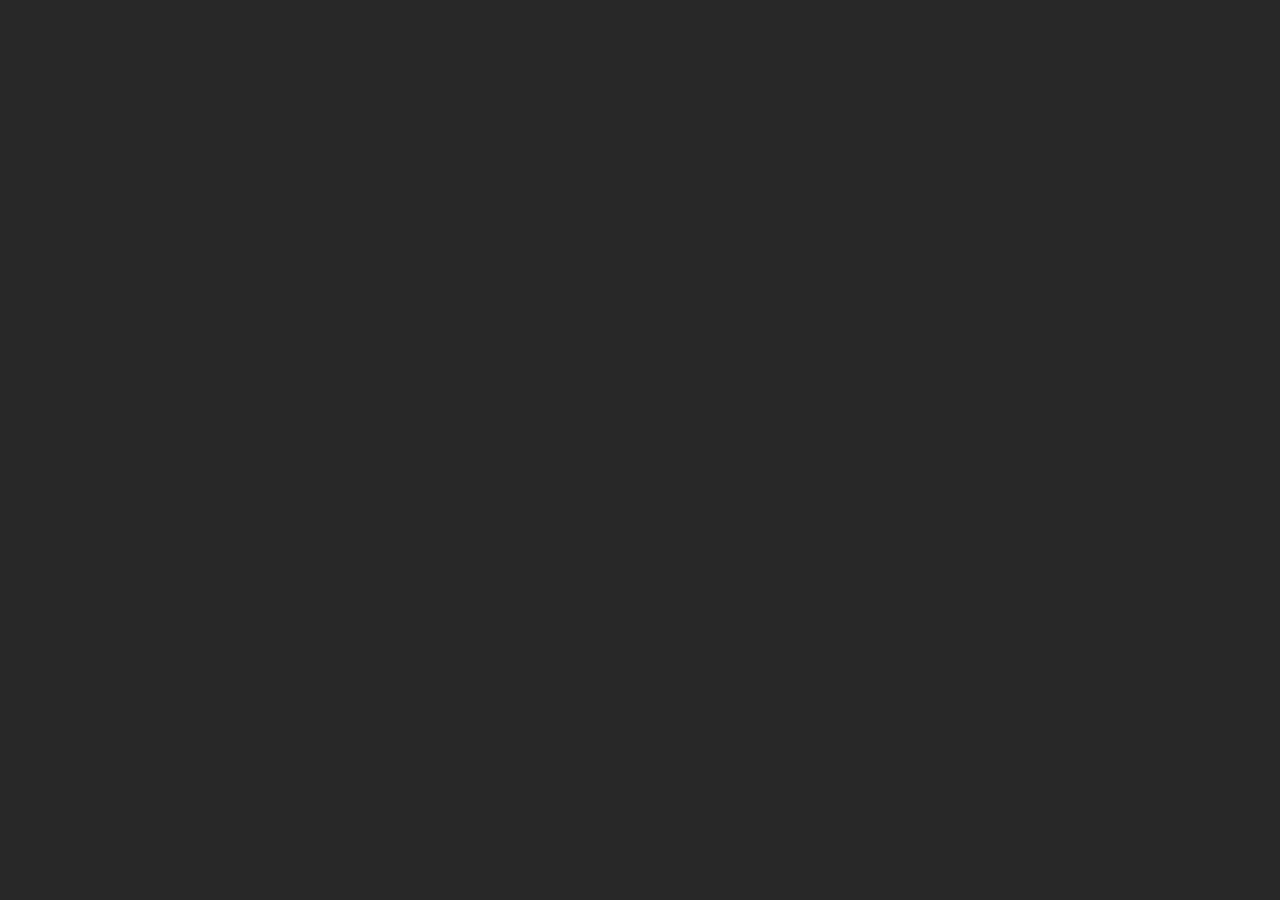
==== story.html @ d8fa300c "Add files via upload" ====
﻿<!doctype html>
<html lang="en-US">
<head>
  <meta charset="utf-8">
  <!-- Created using Storyline 360 x64 - http://www.articulate.com  -->
  <!-- version: 3.125.37980.0 -->
  <title>Snake Game</title>
  <meta http-equiv="x-ua-compatible" content="IE=edge"/>
  <meta name="viewport" content="width=device-width,initial-scale=1,user-scalable=no,shrink-to-fit=no,minimal-ui"/>
  <meta name="apple-mobile-web-app-capable" content="yes"/>
  <style>
    html, body { height: 100%; padding: 0; margin: 0 }
    #app { height: 100%; width: 100%; }
  </style>

  <script>
    window.DS = {};
    window.globals = {
      DATA_PATH_BASE: '',
      HAS_FRAME: true,
      HAS_SLIDE: true,

      lmsPresent: false,
      tinCanPresent: false,
      cmi5Present: false,
      aoSupport: false,
      scale: 'Scaled',
      captureRc: false,
      browserSize: 'optimal',
      bgColor: '#282828',
      features: 'DropInBase,EngagePromiseUpgrade,JsInteractions,Localization,LocalizationImage,PlayerMemoryEnhancements,SlideLevelScale,SlidePromiseUpgrade,StartupPromiseUpgrade',
      themeName: 'unified',
      preloaderColor: '#FFFFFF',
      suppressAnalytics: false,
      productChannel: 'stable',
      publishSource: 'storyline',
      aid: 'auth0|5a617e597364ab0b600ccd03',
      cid: '026f6e0f-e403-4d25-ae22-a762dce93ef2',
      playerVersion: '3.125.37980.0',
      publishTimestamp: '2026-09-16T11:50:27.7362833Z',
      maxIosVideoElements: 10,
      connectionSettings: { message: 'You%20are%20offline.%20Trying%20to%20reconnect...', useDarkTheme: false, mode: 'disabled' },
      hasFeature: function(feature) {
        return this.features.split(',').includes(feature);
      },
      
      parseParams: function(qs) {
        if (window.globals.parsedParams != null) {
          return window.globals.parsedParams;
        }
        qs = (qs || window.location.search.substr(1)).split('+').join(' ');
        var params = {},
            tokens,
            re = /[?&]?([^=]+)=([^&]*)/g;

        while (tokens = re.exec(qs)) {
          params[decodeURIComponent(tokens[1]).trim()] =
            decodeURIComponent(tokens[2]).trim();
        }
        window.globals.parsedParams = params;
        return params;
      }

    };

    if (window.flagsUnderTest != null) {
      window.globals.features = window.flagsUnderTest.reduce((accum, feature) => {
        if (!accum.includes(feature)) {
          accum.push(feature);
        }
        return accum;
      }, window.globals.features.split(',')).join();
    }
  </script>
  <script>
    var isIe11 = ('ActiveXObject' in window || window.MSBlobBuilder != null)
      && window.msCrypto != null && !window.ActiveXObject;
    if (isIe11) {
      window.globals.unsupportedBrowser = true;
      document.write(atob('[base64]'));
    }
  </script>

  <script>
    if (window.globals.hasFeature('Localization')) {
      
      
    }
  </script>

  
  
  <script>window.THREE = { };</script>
  
</head>
<body style="background: #282828" class="cs-HTML theme-unified">
  <!-- 360 -->
  <script>!function(){var e,i=/iPhone/i,o=/iPod/i,n=/iPad/i,t=/\biOS-universal(?:.+)Mac\b/i,r=/\bAndroid(?:.+)Mobile\b/i,a=/Android/i,d=/(?:SD4930UR|\bSilk(?:.+)Mobile\b)/i,p=/Silk/i,l=/Windows Phone/i,u=/\bWindows(?:.+)ARM\b/i,b=/BlackBerry/i,s=/BB10/i,c=/Opera Mini/i,f=/\b(CriOS|Chrome)(?:.+)Mobile/i,h=/Mobile(?:.+)Firefox\b/i,v=function(e){return void 0!==e&&"MacIntel"===e.platform&&"number"==typeof e.maxTouchPoints&&e.maxTouchPoints>1&&"undefined"==typeof MSStream};e=function(e){var m={userAgent:"",platform:"",maxTouchPoints:0};e||"undefined"==typeof navigator?"string"==typeof e?m.userAgent=e:e&&e.userAgent&&(m={userAgent:e.userAgent,platform:e.platform,maxTouchPoints:e.maxTouchPoints||0}):m={userAgent:navigator.userAgent,platform:navigator.platform,maxTouchPoints:navigator.maxTouchPoints||0};var g=m.userAgent,y=g.split("[FBAN");void 0!==y[1]&&(g=y[0]),void 0!==(y=g.split("Twitter"))[1]&&(g=y[0]);var A=function(e){return function(i){return i.test(e)}}(g),w={apple:{phone:A(i)&&!A(l),ipod:A(o),tablet:!A(i)&&(A(n)||v(m))&&!A(l),universal:A(t),device:(A(i)||A(o)||A(n)||A(t)||v(m))&&!A(l)},amazon:{phone:A(d),tablet:!A(d)&&A(p),device:A(d)||A(p)},android:{phone:!A(l)&&A(d)||!A(l)&&A(r),tablet:!A(l)&&!A(d)&&!A(r)&&(A(p)||A(a)),device:!A(l)&&(A(d)||A(p)||A(r)||A(a))||A(/\bokhttp\b/i)},windows:{phone:A(l),tablet:A(u),device:A(l)||A(u)},other:{blackberry:A(b),blackberry10:A(s),opera:A(c),firefox:A(h),chrome:A(f),device:A(b)||A(s)||A(c)||A(h)||A(f)},any:!1,phone:!1,tablet:!1};return w.any=w.apple.device||w.android.device||w.windows.device||w.other.device,w.phone=w.apple.phone||w.android.phone||w.windows.phone,w.tablet=w.apple.tablet||w.android.tablet||w.windows.tablet,w}(),"object"==typeof exports&&"undefined"!=typeof module?module.exports=e:"function"==typeof define&&define.amd?define((function(){return e})):this.isMobile=e}();
    window.isMobile.apple.tablet = window.isMobile.apple.tablet ||
      (navigator.platform === 'MacIntel' && navigator.maxTouchPoints > 1);
    window.isMobile.apple.device = window.isMobile.apple.device || window.isMobile.apple.tablet;
    window.isMobile.tablet = window.isMobile.tablet || window.isMobile.apple.tablet;
    window.isMobile.any = window.isMobile.any || window.isMobile.apple.tablet;
  </script>

  <div id="focus-sink" tabindex="-1"></div>

  <div id="preso"></div>
  <script>
    (function() {

      var classTypes = [ 'desktop', 'mobile', 'phone', 'tablet' ];

      var addDeviceClasses = function(prefix, testObj) {
        var curr, i;
        for (i = 0; i < classTypes.length; i++) {
          curr = classTypes[i];
          if (testObj[curr]) {
            document.body.classList.add(prefix + curr);
          }
        }
      };

      var params = window.globals.parseParams(),
          isDevicePreview = params.devicepreview === '1',
          isPhoneOverride = params.deviceType === 'phone' || (isDevicePreview && params.phone == '1'),
          isTabletOverride = (params.deviceType === 'tablet' || isDevicePreview) && !isPhoneOverride,
          isMobileOverride = isPhoneOverride || isTabletOverride;

      var deviceView = {
        desktop: !window.isMobile.any && !isMobileOverride,
        mobile: window.isMobile.any || isMobileOverride,
        phone: isPhoneOverride || (window.isMobile.phone && !isTabletOverride),
        tablet: isTabletOverride || window.isMobile.tablet
      };

      window.globals.deviceView = deviceView;
      window.isMobile.desktop = !window.isMobile.any;
      window.isMobile.mobile = window.isMobile.any;

      addDeviceClasses('view-', deviceView);

    })();
  </script>
  
  <script src='story_content/triggers.js' type=text/javascript></script>
<script src='story_content/user.js' type=text/javascript></script>
  <div class="slide-loader"></div>

  <script>
    var doc = document, loader = doc.body.querySelector('.slide-loader'); [ 1, 2, 3 ].forEach(function(n) { var d = doc.createElement('div'); d.style.backgroundColor = window.globals.preloaderColor; d.classList.add('mobile-loader-dot'); d.classList.add('dot' + n); loader.appendChild(d); });
  </script>

  <div class="mobile-load-title-overlay" style="display: none">
    <div class="mobile-load-title">Snake Game</div>
  </div>

  <div class="mobile-chrome-warning"></div>

  
<style>
  .warn-connection-dialog {
    display: none;
    background: transparent;
    pointer-events: all;
    position: fixed;
    left: 0;
    top: 0;
    width: 100%;
    height: 100%;
    z-index: 999;
  }

  .warn-connection-content {
    pointer-events: all;
    border-radius: 4px;
    background: white;
    border: 1px solid #E7E7E7;
    color: #333333;
    box-shadow: 0 2px 4px rgba(0, 0, 0, 0.25);
    transition: all 150ms ease-out;
    position: absolute;
    white-space: nowrap;
  }

  .view-phone.is-landscape .warn-connection-content {
    left: 23px;
    bottom: 23px;
  }

  .view-tablet.is-landscape .warn-connection-content {
    left: 50%;
    top: 20px;
    transform: translateX(-50%);
  }

  .view-mobile.is-portrait .warn-connection-content {
    transform: translate(-50%, calc(-100% - 15px));
  }

  .warn-connection-content p {
    display: inline-block;
    margin: 0 8px 0 0;
    line-height: 33px;
    font-size: 11px;
  }

  .warn-connection-content svg {
    position: relative;
    vertical-align: middle;
    margin: 0 2px 2px 8px;
  }

  .view-desktop .warn-connection-content {
    left: 1.5em;
    bottom: 1.5em;
  }

  .view-desktop .warn-connection-content p {
    font-size: 1.1em;
  }

  .is-offline .warn-connection-dialog {
    display: block;
  }

  .is-offline .cs-panel * {
    pointer-events: none !important;
  }

  .is-offline .cs-panel {
    pointer-events: all !important;
  }

  .is-offline #nav-controls * {
    pointer-events: none !important;
  }

  .is-offline #nav-controls {
    pointer-events: all !important;
  }
</style>

<div class="warn-connection-dialog" role="alertdialog" aria-modal="true" tabindex="0" aria-labelledby="warn-connection-message">
  <div class="warn-connection-content">
    <svg width="17" height="15" viewBox="0 0 17 15" xmlns="http://www.w3.org/2000/svg">
      <path fill="#8F0000" stroke="white" d="M16.07,12.98 L15.88,12.23 L9.51,1.21 C8.97,0.26,7.6,0.26,7.06,1.21 L0.69,12.23 C0.15,13.16,0.81,14.36,1.91,14.36 H14.65 C15.47,14.36,16.05,13.7,16.07,12.98 Z"/>
      <path fill="white" stroke="white" d="M8.58,5.5 C8.35,5.28,8.5,5.35,8.21,5.32 C8.09,5.35,7.97,5.49,7.96,5.67 C7.97,5.79,7.98,5.92,7.98,6.04 L7.98,6.04 C7.99,6.17,8,6.31,8.01,6.43 L8.01,6.44 C8.03,6.92,8.06,7.41,8.09,7.9 L8.09,7.9 C8.12,8.39,8.14,8.88,8.17,9.37 C8.17,9.39,8.18,9.42,8.2,9.44 C8.23,9.46,8.25,9.47,8.28,9.47 C8.31,9.47,8.34,9.46,8.35,9.44 C8.37,9.43,8.38,9.4,8.39,9.35 L8.39,9.34 C8.39,9.24,8.4,9.15,8.4,9.05 L8.4,9.05 C8.41,8.96,8.41,8.86,8.42,8.75 C8.43,8.44,8.45,8.12,8.47,7.81 L8.47,7.81 C8.49,7.49,8.51,7.18,8.53,6.87 C8.55,6.46,8.56,6.05,8.59,5.64 L8.6,5.62 C8.6,5.57,8.59,5.53,8.58,5.5 L8.21,5.32 Z"/>
      <circle fill="white" stroke="white" cx="8.3" cy="11.35" r="0.3"/>
    </svg>
    <p id="warn-connection-message">You are offline. Trying to reconnect...</p>
  </div>
</div>

<script>
  (function() {
    window.DS.connection = {
      warningShown: false,
      assets: {},
      loadingAssetGroup: false,
      retryDelay: 500
    };

    var connectionSettings = window.globals.connectionSettings || {};

    var useConnectionMessages = window.AbortController != null &&
      window.location.protocol != 'file:' &&
      connectionSettings.mode === 'normal';

    window.DS.connection.useConnectionMessages = useConnectionMessages;

    var assetCount = 0;
    var checkLoadedId;


    if (useConnectionMessages && connectionSettings != null) {
      var contentEl = document.querySelector('.warn-connection-content');
      var messageEl = contentEl.querySelector('p');

      if (connectionSettings.useDarkTheme) {
        contentEl.style.borderColor = '#BABBBA';
        contentEl.style.backgroundColor = '#282828';
        contentEl.style.color = '#FFFFFF';
      }

      if (connectionSettings.message != null) {
        messageEl.textContent = window.decodeURIComponent(connectionSettings.message);
      }
    }

    function checkAssetsReady() {
      for (var i in DS.connection.assets) {
        if (!DS.connection.assets[i].success) {
          return false;
        }
      }
      return true;
    }

    function stopAssetGroup() {
      if (!useConnectionMessages) { return; }

      assetCount = 0;

      DS.connection.oldAssetGroup = DS.connection.assets;
      DS.connection.assets = {};
      DS.connection.loadingAssetGroup = false;
      clearInterval(checkLoadedId);
    }

    function startAssetGroup() {
      if (!useConnectionMessages) { return; }
      var ticks = 0;
      clearInterval(checkLoadedId);
      checkLoadedId = setInterval(function() {
        var loaded = 0;
        if (assetCount === 0 && loaded === 0) {
          clearInterval(checkLoadedId);
          return;
        }

        for (var i in DS.connection.assets) {
          if (DS.connection.assets[i].success) {
            loaded++;
          }
        }

        if (assetCount === loaded && checkAssetsReady()) {
          for (var i in DS.connection.assets) {
            if (DS.connection.assets[i].action) {
              DS.connection.assets[i].action();
            }
          }
          hideWarning();
          stopAssetGroup();
        }
      }, 100)
    }

    function requiredAsset(url, action, retry, type) {
      if (!useConnectionMessages) { return; }
      if (DS.connection.assets[url]) { return; }

      DS.connection.assets[url] = {
        success: false, action: action, retry: retry, type: type
      };
      assetCount = Object.keys(DS.connection.assets).length;
      if (!DS.connection.loadingAssetGroup) {
        startAssetGroup();
      }
      DS.connection.loadingAssetGroup = true;
    }

    function assetLoaded(url) {
      if (!useConnectionMessages) { return; }
      if (DS.connection.assets[url]) {
        DS.connection.assets[url].success = true;
      }
    }

    function assetFailed(url) {
      if (!useConnectionMessages) { return; }
      if (!DS.connection.assets[url]) {
        if (/\.js$/.test(url) && url.indexOf('transcripts') === -1) {
          setTimeout(function() {
            if (DS.connection.lastSlideLoaded != null) {
              DS.connection.lastSlideLoaded();
            }
          }, DS.connection.retryDelay);
        }
        return;
      }
      if (!DS.connection.warningShown) { showWarning(); }
      if (DS.connection.assets[url].retry) {
        setTimeout(function() {
          if (!DS.connection.assets[url].success) {
            DS.connection.assets[url].retry()
          }
        }, DS.connection.retryDelay);
      }
    }

    function hideWarning() {
      document.body.classList.remove('is-offline');
      DS.connection.warningShown = false;
      enableKeys();
    }
    DS.connection.hideWarning = hideWarning

    function showWarning(btn) {
      document.body.classList.add('is-offline')
      DS.connection.warningShown = true;
      updateWarningPosition();
      disableKeys();
    }

    function updateWarningPosition() {
      if (!DS.connection.warningShown) {
        return;
      }

      var isPortrait = document.body.classList.contains('is-portrait');
      var isMobile = document.body.classList.contains('view-mobile');
      var warningEl = document.querySelector('.warn-connection-content');

      if (isPortrait && isMobile) {
        var slide = document.querySelector('.primary-slide');
        var slideRect = slide != null
          ? slide.getBoundingClientRect()
          : { top: window.innerHeight, left: 0, width: window.innerWidth };

        warningEl.style.top = `${slideRect.top}px`
        warningEl.style.left = `${slideRect.left + slideRect.width / 2}px`
      } else {
        warningEl.style.top = null;
        warningEl.style.left = null;
      }

      window.requestAnimationFrame(updateWarningPosition);
    }

    function onDisableKeyDown(e) {
      e.preventDefault();
      e.stopImmediatePropagation();
    }

    function onDisableKeyUp(e) {
      e.preventDefault();
      e.stopImmediatePropagation();
    }

    var accStyle = document.createElement('style');
    var warnDialogEl = document.querySelector('.warn-connection-dialog');

    function disableKeys() {
      if (DS.views && DS.views.nsStack && DS.views.nsStack.length === 1) {
        DS.views.nsStack[0].tabReachable = false
        DS.views.nsStack[0].updateTabIndex(true);
      }

      accStyle.innerHTML = '.acc-shadow-dom { display: none; }';
      document.body.appendChild(accStyle);

      warnDialogEl.parentNode.append(warnDialogEl);
      warnDialogEl.focus();
    }

    function enableKeys() {
      accStyle.remove();
      if (DS.views && DS.views.nsStack && DS.views.nsStack.length === 1 && DS.views.nsStack[0].name === '_frame') {
        DS.views.nsStack[0].tabReachable = true;
        DS.views.nsStack[0].updateTabIndex();
      }
    }

    // these will all be noops if the feature flag isn't set in
    // the data and `window.globals.features`
    DS.connection.requiredAsset = requiredAsset;
    DS.connection.assetLoaded = assetLoaded;
    DS.connection.assetFailed = assetFailed;
    DS.connection.stopAssetGroup = stopAssetGroup;
    DS.connection.startAssetGroup = startAssetGroup;
  })();
</script>


  <script>
    
    if (window.autoSpider && window.vInterfaceObject) {
      document.querySelector('.mobile-load-title-overlay').style.display = 'none';
    }
  </script>

  

  <link rel="stylesheet" href="html5/data/css/output.min.css" data-noprefix/>
</body>
<script src="html5/lib/scripts/bootstrapper.min.js"></script>
</html>
---- html5/data/css/output.min.css ----
@font-face {
  font-family: 'LatoBold Charset1_ BoldF724D5BE';
  src: url('[data-uri]');
  font-style: normal;
  font-weight: bold;
}
@font-face {
  font-family: 'Lato Charset1_ 6U21EoJK1F6F4835';
  src: url('[data-uri]');
  font-style: normal;
  font-weight: normal;
}
.cs-HTML {
  background: rgba(40, 40, 40, 1);
}
.cs-npnxnanbnsnfns00010000101 .cs-infopanel  {
  box-shadow: 0 1px 0 rgba(0, 0, 0, 0);
  background: rgba(255, 255, 255, 1);
}
.cs-npnxnanbnsnfns00010000101 .cs-infopanel .cs-link {
  color: rgba(186, 187, 186, 1);
}
.cs-npnxnanbnsnfns00010000101 .cs-infopanel .cs-link:hover {
  color: rgba(255, 255, 255, 1);
}
.cs-npnxnanbnsnfns00010000101 .cs-infopanel .cs-name {
  color: rgba(68, 68, 68, 1);
}
.cs-npnxnanbnsnfns00010000101 .cs-infopanel .cs-title {
  color: rgba(153, 153, 153, 1);
}
.cs-npnxnanbnsnfns00010000101 .cs-infopanelpopup  {
  box-shadow: 0 1px 0 rgba(0, 0, 0, 0);
  background: rgba(0, 0, 0, 0);
}
.cs-npnxnanbnsnfns00010000101 .cs-infopanelpopup .cs-link {
  color: rgba(255, 0, 0, 1);
}
.cs-npnxnanbnsnfns00010000101 .cs-infopanelpopup .cs-link:hover {
  color: rgba(255, 255, 255, 1);
}
.cs-npnxnanbnsnfns00010000101 .cs-infopanelpopup .cs-name {
  color: rgba(255, 255, 255, 1);
}
.cs-npnxnanbnsnfns00010000101 .cs-infopanelpopup .cs-bio {
  color: rgba(186, 187, 186, 1);
}
.cs-npnxnanbnsnfns00010000101 .cs-timer  {
  color: rgba(186, 187, 186, 1);
}
.cs-npnxnanbnsnfns00010000101 .cs-duration stop:first-child {
  stop-color: rgba(60, 60, 60, 1);
}
.cs-npnxnanbnsnfns00010000101 .cs-duration stop:last-child {
  stop-color: rgba(60, 60, 60, 1);
}
.cs-npnxnanbnsnfns00010000101 .cs-elapsed stop:first-child {
  stop-color: rgba(254, 227, 71, 1);
}
.cs-npnxnanbnsnfns00010000101 .cs-elapsed stop:last-child {
  stop-color: rgba(254, 227, 71, 1);
}
.cs-npnxnanbnsnfns00010000101 .cs-timer .cs-pie .cs-innerstroke {
  stroke: rgba(199, 199, 199, 1);
}
.cs-npnxnanbnsnfns00010000101 .cs-timer .cs-pie .cs-innerborder {
  stroke: rgba(255, 255, 255, 1);
}
.cs-npnxnanbnsnfns00010000101 .cs-window  {
  box-shadow: 0 8px 5px rgba(0, 0, 0, 0.2);
  border-color: rgba(49, 99, 0, 0);
  background: rgba(33, 33, 33, 1);
  color: rgba(248, 248, 248, 1);
}
.cs-npnxnanbnsnfns00010000101 .cs-window .cs-diva {
  border-color: rgba(78, 78, 78, 1);
}
.cs-npnxnanbnsnfns00010000101 .cs-window .cs-divb {
  border-color: rgba(78, 78, 78, 0);
}
.cs-npnxnanbnsnfns00010000101 .cs-editor .cs-editor-slide {
  color: rgba(226, 226, 226, 1);
}
.cs-npnxnanbnsnfns00010000101 .cs-editor .cs-editor-html {
  color: rgba(186, 187, 186, 1);
}
.cs-npnxnanbnsnfns00010000101 .cs-editor .cs-editor-button {
  text-shadow: 0 1px 0 rgba(0, 0, 0, 0);
  color: rgba(255, 255, 255, 1);
  border-color: rgba(211, 211, 211, 1);
  background: rgba(34, 34, 34, 1);
}
.cs-npnxnanbnsnfns00010000101 .cs-editor .cs-editor-button:hover {
  background: rgba(68, 68, 68, 1);
}
.cs-npnxnanbnsnfns00010000101 .cs-editor .cs-editor-button:active {
  background: rgba(68, 68, 68, 1);
}
.cs-npnxnanbnsnfns00010000101 .cs-listitem  {
  color: rgba(186, 187, 186, 1);
  border-color: none;
  border: 1px solid transparent;
}
.cs-npnxnanbnsnfns00010000101 .cs-listitem:hover {
  background: rgba(255, 255, 255, 0.06);
  border-color: rgba(108, 108, 108, 1) !important;
  border-width: 1px;
  border-radius: 2px;
  border-style: solid;
  box-sizing: border-box;
}
.cs-npnxnanbnsnfns00010000101 .cs-listitem.hover {
  background: rgba(255, 255, 255, 0.06);
  border-color: rgba(108, 108, 108, 1) !important;
  border-width: 1px;
  border-radius: 2px;
  border-style: solid;
  box-sizing: border-box;
}
.cs-npnxnanbnsnfns00010000101 .cs-glossary  {
  color: rgba(186, 187, 186, 1);
}
.cs-npnxnanbnsnfns00010000101 .cs-glossary .cs-scrolling-panel {
  background: rgba(0, 0, 0, 0);
}
.cs-npnxnanbnsnfns00010000101 .cs-glossary .cs-term.cs-selected .cs-choice-list-trigger {
  color: rgba(255, 255, 255, 1);
  background: rgba(255, 255, 255, 1);
}
.cs-npnxnanbnsnfns00010000101 .cs-glossary .cs-term.cs-selected .cs-choice-list-trigger:focus {
  color: rgba(255, 255, 255, 1);
  background: rgba(255, 255, 255, 1);
}
.cs-npnxnanbnsnfns00010000101 .cs-glossary .cs-term:hover .cs-choice-list-trigger {
  background: rgba(186, 187, 186, 1);
}
.cs-npnxnanbnsnfns00010000101 .cs-glossary .cs-term.hover .cs-choice-list-trigger {
  background: rgba(186, 187, 186, 1);
}
.cs-npnxnanbnsnfns00010000101 .cs-glossary .cs-term .cs-choice-list-trigger:focus {
  background: rgba(186, 187, 186, 1);
}
.cs-npnxnanbnsnfns00010000101 .cs-glossary .cs-diva {
  border-color: rgba(0, 0, 0, 0);
}
.cs-npnxnanbnsnfns00010000101 .cs-glossary .cs-divb {
  border-color: rgba(0, 0, 0, 0);
}
.cs-npnxnanbnsnfns00010000101 .cs-glossary .cs-divc {
  border-color: rgba(0, 0, 0, 0);
}
.cs-npnxnanbnsnfns00010000101 .cs-glossary .cs-heading {
  color: rgba(248, 248, 248, 1);
  font-weight: 700;
}
.note-content p span {
  color: rgba(186, 187, 186, 1);
  line-height: 1.4em;
  font-size: 103.769%;
}
.cs-npnxnanbnsnfns00010000101 .cs-resource .cs-separator {
  border-color: rgba(0, 0, 0, 0);
}
.cs-npnxnanbnsnfns00010000101 .cs-outline  {
  color: rgba(45, 45, 45, 1);
}
.cs-npnxnanbnsnfns00010000101 .cs-outline .cs-diva {
  border-color: rgba(0, 0, 0, 0);
}
.cs-npnxnanbnsnfns00010000101 .cs-outline .cs-divb {
  border-color: rgba(0, 0, 0, 0);
}
.cs-npnxnanbnsnfns00010000101 .cs-outline .cs-divc {
  border-color: rgba(0, 0, 0, 0);
}
.cs-npnxnanbnsnfns00010000101 .cs-outline .cs-search-filter:hover {
  color: rgba(0, 0, 0, 0);
}
.cs-npnxnanbnsnfns00010000101 .cs-outline .cs-search-filter.hover {
  color: rgba(0, 0, 0, 0);
}
.cs-npnxnanbnsnfns00010000101 .cs-transcript  {
  color: rgba(255, 255, 255, 1);
}
.cs-npnxnanbnsnfns00010000101 .cs-transcript .cs-div {
  border-color: rgba(0, 0, 0, 0);
}
.cs-npnxnanbnsnfns00010000101 .cs-tabs:not(.topmenu-item) {
  color: rgba(248, 248, 248, 1);
}
.cs-npnxnanbnsnfns00010000101 .cs-tabs .cs-inner-button:not(.topmenu-item) {
  text-shadow: 0 1px 0 rgba(0, 0, 0, 0);
}
.cs-npnxnanbnsnfns00010000101 .cs-tabs:hover:not(.topmenu-item) {
  color: rgba(248, 248, 248, 1);
}
.cs-npnxnanbnsnfns00010000101 .cs-tabs.cs-selected {
  background: rgba(0, 0, 0, 0);
  color: rgba(248, 248, 248, 1);
}
.cs-npnxnanbnsnfns00010000101 .cs-seekcontrol  {
  background: rgba(0, 0, 0, 0);
  border-color: rgba(0, 0, 0, 0);
}
.cs-npnxnanbnsnfns00010000101 .cs-seekcontrol .cs-button:hover .cs-icon {
  fill: rgba(255, 255, 255, 1);
}
.cs-npnxnanbnsnfns00010000101 .cs-seekcontrol .cs-button.hover .cs-icon {
  fill: rgba(255, 255, 255, 1);
}
.cs-npnxnanbnsnfns00010000101 .cs-seekcontrol .cs-button .cs-icon-shadow {
  fill: rgba(0, 0, 0, 0);
}
.cs-npnxnanbnsnfns00010000101 .cs-seekcontrol .cs-button .cs-icon {
  fill: rgba(180, 180, 180, 1);
}
.cs-npnxnanbnsnfns00010000101 .cs-seekcontrol .cs-seek .cs-fill {
  background: rgba(255, 255, 255, 0.6);
}
.cs-npnxnanbnsnfns00010000101 .cs-seekcontrol .cs-seek {
  background: rgba(108, 108, 108, 1);
  border-color: rgba(0, 0, 0, 0);
}
.cs-npnxnanbnsnfns00010000101 .cs-searchinput .cs-input {
  color: rgba(186, 187, 186, 1);
  border-color: rgba(0, 0, 0, 0);
  background: rgba(255, 255, 255, 0.06);
}
.cs-npnxnanbnsnfns00010000101 .cs-searchinput .cs-input:focus {
  color: rgba(248, 248, 248, 1);
  background: rgba(41, 41, 41, 1);
}
.cs-npnxnanbnsnfns00010000101 .cs-searchinput .cs-input:hover {
  box-shadow: inset 0 0 1px 0 rgba(69, 126, 19, 0);
}
.cs-npnxnanbnsnfns00010000101 .cs-searchinput .cs-input.hover {
  box-shadow: inset 0 0 1px 0 rgba(69, 126, 19, 0);
}
.cs-npnxnanbnsnfns00010000101 .cs-searchinput .cs-button .cs-icon {
  fill: rgba(186, 187, 186, 1);
}
.cs-npnxnanbnsnfns00010000101 .cs-searchinput .cs-button:hover {
  fill: rgba(63, 133, 0, 1);
}
.cs-npnxnanbnsnfns00010000101 .cs-searchinput .cs-button.hover {
  fill: rgba(63, 133, 0, 1);
}
.cs-npnxnanbnsnfns00010000101 .cs-menu  {
  box-shadow: 0 1px 0 rgba(0, 0, 0, 0);
  background: rgba(33, 33, 33, 1);
}
.cs-npnxnanbnsnfns00010000101 .cs-topmenu-item.active .cs-tab {
  background: rgba(33, 33, 33, 1);
}
.cs-npnxnanbnsnfns00010000101 .cs-logo  {
  box-shadow: 0 1px 0 rgba(37, 75, 0, 1);
  background: rgba(255, 255, 255, 0);
}
.cs-npnxnanbnsnfns00010000101 .cs-checkbox  {
  color: rgba(255, 255, 255, 1);
}
.cs-npnxnanbnsnfns00010000101 .cs-checkbox:hover {
  border-color: rgba(175, 221, 130, 1);
}
.cs-npnxnanbnsnfns00010000101 .cs-checkbox.hover {
  border-color: rgba(175, 221, 130, 1);
}
.cs-npnxnanbnsnfns00010000101 .cs-checkbox .cs-box {
  color: rgba(255, 255, 255, 1);
  border-color: rgba(42, 83, 0, 1);
}
.cs-npnxnanbnsnfns00010000101 .cs-checkbox .cs-box:checked::after {
  color: rgba(43, 196, 0, 1);
}
.cs-npnxnanbnsnfns00010000101 .cs-button  {
  text-shadow: 0 1px 0 rgba(0, 0, 0, 0);
  color: rgba(186, 187, 186, 1);
  border-color: rgba(0, 0, 0, 0);
  background: rgba(0, 0, 0, 0);
  box-shadow: 0 1px 0 rgba(0, 0, 0, 0);
}
.cs-npnxnanbnsnfns00010000101 .cs-button .cs-icon {
  fill: rgba(186, 187, 186, 1);
}
.cs-npnxnanbnsnfns00010000101 .cs-button .cs-icon-shadow {
  fill: rgba(0, 0, 0, 0);
}
.cs-npnxnanbnsnfns00010000101 .cs-button:hover {
  background: rgba(248, 248, 248, 1);
}
.cs-npnxnanbnsnfns00010000101 .cs-button.hover {
  background: rgba(248, 248, 248, 1);
}
.cs-npnxnanbnsnfns00010000101 .cs-button:active {
  background: rgba(0, 0, 0, 0);
}
.cs-npnxnanbnsnfns00010000101 .cs-button.cs-disabled:hover {
  background: rgba(0, 0, 0, 0);
}
.cs-npnxnanbnsnfns00010000101 .cs-button.cs-disabled.hover {
  background: rgba(0, 0, 0, 0);
}
.cs-npnxnanbnsnfns00010000101 .cs-button.cs-disabled:active {
  background: rgba(0, 0, 0, 0);
}
.cs-npnxnanbnsnfns00010000101 .cs-button.cs-volume:hover {
  background: rgba(0, 0, 0, 0);
}
.cs-npnxnanbnsnfns00010000101 .cs-button.cs-volume.hover {
  background: rgba(0, 0, 0, 0);
}
.cs-npnxnanbnsnfns00010000101 .cs-button.cs-volume:active {
  background: rgba(0, 0, 0, 0);
}
.cs-npnxnanbnsnfns00010000101.cs-base  {
  color: rgba(186, 187, 186, 1);
  border-color: rgba(40, 40, 40, 1);
  background: rgba(40, 40, 40, 1);
}
.cs-npnxnanbnsnfns00010000101.cs-base .cs-separator .cs-diva {
  background: rgba(69, 69, 69, 1);
}
.cs-npnxnanbnsnfns00010000101.cs-base .cs-separator .cs-divb {
  background: rgba(0, 0, 0, 0);
}
.cs-npnxnanbnsnfns00010000101.cs-base .cs-topmenu-item.active .cs-tab {
  border-color: rgba(69, 69, 69, 1);
}
.cs-npnxnanbnsnfns00010000101.cs-base .cs-topmenu-item.active .cs-panel {
  border-color: rgba(69, 69, 69, 1);
}
.cs-npnxnanbnsnfns00010000101.cs-base .cs-left {
  background: rgba(33, 33, 33, 1);
}
.cs-npnxnanbnsnfns00010000101.cs-base .cs-area-primary .cs-slide-container {
  background: rgba(40, 40, 40, 1);
}
.cs-npnxnanbnsnfns00010000101.cs-base.cs-custom-theme .cs-brandhighlight-bg {
  background: rgba(79, 189, 244, 1) !important;
}
.cs-npnxnanbnsnfns00010000101.cs-base.cs-custom-theme .cs-brandhighlight-secondary-bg {
  background: rgba(255, 255, 255, 1) !important;
}
.cs-npnxnanbnsnfns00010000101.cs-base.cs-custom-theme .cs-brandhighlight-border {
  border-color: rgba(79, 189, 244, 1) !important;
}
.cs-npnxnanbnsnfns00010000101.cs-base.cs-custom-theme .cs-brandhighlight-text {
  color: rgba(79, 189, 244, 1) !important;
}
.cs-npnxnanbnsnfns00010000101.cs-base.cs-custom-theme .cs-brandhighlight-fill {
  fill: rgba(79, 189, 244, 1) !important;
}
.cs-npnxnanbnsnfns00010000101.cs-base.cs-custom-theme .cs-listitem.cs-selected {
  background-color: rgba(255, 255, 255, 0.06) !important;
}
.cs-npnxnanbnsnfns00010000101 .cs-volume::-moz-range-thumb {
  border-color: rgba(43, 85, 0, 1);
  box-shadow: inset 0 0 1px 0 rgba(43, 85, 0, 1);
  background: rgba(255, 255, 255, 1);
}
.cs-npnxnanbnsnfns00010000101 .cs-volume::-ms-thumb {
  border-color: rgba(43, 85, 0, 1);
  box-shadow: inset 0 0 1px 0 rgba(43, 85, 0, 1);
  background: rgba(255, 255, 255, 1);
}
.cs-npnxnanbnsnfns00010000101 .cs-volume::-webkit-slider-thumb {
  border-color: rgba(43, 85, 0, 1);
  box-shadow: inset 0 0 1px 0 rgba(43, 85, 0, 1);
  background: rgba(255, 255, 255, 1);
}
.cs-npnxnanbnsnfns00010000101 .cs-volume::-moz-range-track {
  border-color: rgba(66, 140, 1, 1);
  background: rgba(108, 108, 108, 1);
}
.cs-npnxnanbnsnfns00010000101 .cs-volume::-ms-track {
  border-color: rgba(66, 140, 1, 1);
  background: rgba(108, 108, 108, 1);
}
.cs-npnxnanbnsnfns00010000101 .cs-volume::-webkit-slider-runnable-track {
  border-color: rgba(66, 140, 1, 1);
  background: rgba(108, 108, 108, 1);
}
body.show-focus .tab-focus-box {
  box-shadow: 0 0 0 1px rgba(255, 255, 0, 1), 0 0 0 3px rgba(0, 32, 96, 1), 0 0 5px 5px rgba(255, 255, 0, 1);
  border-color: transparent;
  outline: 2px transparent solid;
}
.skipnav {
  box-shadow: 0 0 0 1px rgba(255, 255, 0, 1), 0 0 0 3px rgba(0, 32, 96, 1), 0 0 5px 5px rgba(255, 255, 0, 1);
  border-color: transparent;
  outline: 2px transparent solid;
}
.cs-npnxnanbnsnfns00010000101 .cs-listitem:hover {
  color: none;
}
.cs-npnxnanbnsnfns00010000101 .cs-listitem.hover {
  color: none;
}
.cs-npnxnanbnsnfns00010000101 .cs-listitem.cs-viewed {
  color: #BABBBA;
}
.cs-npnxnanbnsnfns00010000101 .cs-listitem {
  color: #BABBBA;
}
.cs-npnxnanbnsnfns00010000101 .cs-listitem:hover .cs-icon-carrot * {
  fill: none;
}
.cs-npnxnanbnsnfns00010000101 .cs-listitem.hover .cs-icon-carrot * {
  fill: none;
}
.cs-npnxnanbnsnfns00010000101 .cs-listitem .cs-icon-carrot {
  color: none;
  top: calc(3px);
}
.cs-npnxnanbnsnfns00010000101 .cs-listitem .cs-icon-carrot .cs-shadow {
  color: #F8F8F8;
}
.cs-npnxnanbnsnfns00010000101 .item-collapsible .is-scene {
  color: #F8F8F8 !important;
  font-weight: 700;
}
.cs-npnxnanbnsnfns00010000101 .is-scene .cs-icon-carrot * {
  color: #F8F8F8 !important;
  font-weight: 700;
}
.cs-npnxnanbnsnfns00010000101 .is-scene:not(.outline-links-collapse) > a {
  color: #F8F8F8;
}
.cs-npnxnanbnsnfns00010000101 .is-scene:not(.outline-links-collapse) .cs-icon-carrot * {
  fill: none !important;
  color: #F8F8F8 !important;
}
.cs-npnxnanbnsnfns00010000101 .tabs, .cs-npnxnanbnsnfns00010000101 .cs-logo {
  border-bottom: 1px solid rgba(108, 108, 108, 1);
}
.cs-npnxnanbnsnfns00010000101 .area-secondary-wrapper:after {
  background-image: url('[data-uri]');
  background-size: 100%;
}
.cs-npnxnanbnsnfns00010000101 .panel-footer {
  background: #212121;
}
.cs-npnxnanbnsnfns00010000101 #outline-search {
  background: rgba(255, 255, 255, 0.06);
  border-color: rgba(108, 108, 108, 1);
  border-width: 1px;
  border-style: solid;
}
.cs-npnxnanbnsnfns00010000101 .topmenu-panel #outline-search {
  background: #545454;
}
.cs-npnxnanbnsnfns00010000101 .search-icon circle, .cs-npnxnanbnsnfns00010000101 .search-icon path {
  stroke: #BABBBA;
}
.cs-npnxnanbnsnfns00010000101 #outline-search input[type   =search] {
  color: #F8F8F8;
}
.cs-npnxnanbnsnfns00010000101 #outline-search ::-webkit-input-placeholder {
  color: #BABBBA !important;
}
.cs-npnxnanbnsnfns00010000101 #outline-search :-ms-input-placeholder {
  color: #BABBBA !important;
}
.cs-npnxnanbnsnfns00010000101 #outline-search ::-moz-placeholder {
  color: #BABBBA !important;
  opacity: 1;
}
.cs-npnxnanbnsnfns00010000101 .cs-topmenu-item.active, body:not(.is-touchable-tablet) .cs-npnxnanbnsnfns00010000101 .cs-topmenu-item:hover {
  color: #F8F8F8;
}
.cs-npnxnanbnsnfns00010000101 .cs-topmenu-item.button-tapped {
  color: #F8F8F8;
}
.cs-npnxnanbnsnfns00010000101 .cs-topmenu-item.active .cs-tab, .cs-npnxnanbnsnfns00010000101 .cs-topmenu-item .cs-tab {
  background: transparent !important;
  border: none !important;
}
.cs-npnxnanbnsnfns00010000101 .top-tabs-drop-icon div {
  background: #BABBBA;
}
.cs-npnxnanbnsnfns00010000101 .cs-panel.topmenu-panel .panel-content, .cs-npnxnanbnsnfns00010000101 .top-tabs-drop {
  background: #212121;
}
.cs-npnxnanbnsnfns00010000101 .cs-topmenu-item.active .cs-panel {
  background: #212121;
}
.cs-npnxnanbnsnfns00010000101 .cs-menu.topmenu-panel, .cs-npnxnanbnsnfns00010000101 .top-tabs-drop {
  border: 1px solid rgba(69, 69, 69, 1) !important;
  border-radius: 3px;
}
.cs-npnxnanbnsnfns00010000101 .resources .resources-list a:hover {
  background: rgba(255, 255, 255, 0.06);
}
body:not(.is-touchable-tablet) .cs-npnxnanbnsnfns00010000101 .resources .resources-list a:hover {
  background: rgba(255, 255, 255, 0.06);
}
.cs-npnxnanbnsnfns00010000101 .resources .resources-list a.hover {
  background: rgba(255, 255, 255, 0.06);
}
body:not(.is-touchable-tablet) .cs-npnxnanbnsnfns00010000101 .resources .resources-list a.hover {
  background: rgba(255, 255, 255, 0.06);
}
.cs-npnxnanbnsnfns00010000101 .resources .resources-list a.button-tapped {
  background: rgba(255, 255, 255, 0.06);
}
.cs-npnxnanbnsnfns00010000101 .cs-icon path, .cs-npnxnanbnsnfns00010000101 .cs-icon rect, .cs-npnxnanbnsnfns00010000101 .cs-icon polygon, .cs-npnxnanbnsnfns00010000101 .menu-icon-wrapper.menu-icon-wrapper-hover path {
  fill: #BABBBA;
}
.cs-npnxnanbnsnfns00010000101 .cs-icon .icon-stroke-only {
  fill: none !important;
  stroke: #BABBBA !important;
}
body:not(.is-touchable-tablet) .cs-npnxnanbnsnfns00010000101 .cs-button:hover .cs-icon path, body:not(.is-touchable-tablet) .cs-npnxnanbnsnfns00010000101 .cs-button:hover .cs-icon rect, body:not(.is-touchable-tablet) .cs-npnxnanbnsnfns00010000101 .cs-button:hover .cs-icon polygon {
  fill: #F8F8F8;
}
body:not(.is-touchable-tablet) .cs-npnxnanbnsnfns00010000101 .cs-tabs:hover .search-icon circle, body:not(.is-touchable-tablet) .cs-npnxnanbnsnfns00010000101 .cs-tabs:hover .search-icon path {
  stroke: #F8F8F8;
}
.cs-npnxnanbnsnfns00010000101 .cs-button.button-tapped .cs-icon path, .cs-npnxnanbnsnfns00010000101 .cs-button.button-tapped .cs-icon rect, .cs-npnxnanbnsnfns00010000101 .cs-button.button-tapped .cs-icon polygon {
  fill: #F8F8F8;
}
body:not(.is-touchable-tablet) .cs-npnxnanbnsnfns00010000101 .cs-button:hover .cs-icon .icon-stroke-only {
  fill: none !important;
  stroke: #F8F8F8 !important;
}
.cs-npnxnanbnsnfns00010000101 .cs-button:button-tapped .cs-icon .icon-stroke-only {
  fill: none !important;
  stroke: #F8F8F8 !important;
}
.cs-npnxnanbnsnfns00010000101 .menu-icon-wrapper.menu-icon-wrapper-hover svg path {
  fill: #F8F8F8;
}
.floating-sidebar:not(.sidebar-closed) .cs-npnxnanbnsnfns00010000101 #hamburger .menu-icon-wrapper svg path {
  fill: #BABBBA;
}
.floating-sidebar:not(.sidebar-closed) .cs-npnxnanbnsnfns00010000101 #hamburger .menu-icon-wrapper.menu-icon-wrapper-hover svg path {
  fill: #F8F8F8;
}
.cs-npnxnanbnsnfns00010000101 .volume .btn:before {
  background-image: url('[data-uri]');
}
.cs-npnxnanbnsnfns00010000101 .volume-track {
  background: #6C6C6C;
}
.cs-npnxnanbnsnfns00010000101 .volume-icon circle {
  stroke: #BABBBA;
}
.cs-npnxnanbnsnfns00010000101 .cs-settings > .settings-panel {
  background: #212121;
  border: 1px solid rgba(69, 69, 69, 1) !important;
  border-radius: 3px;
}
.cs-npnxnanbnsnfns00010000101 .cs-settings > .panel-down-arrow {
  fill: #212121;
}
.cs-npnxnanbnsnfns00010000101 .switch-toggle .border {
  stroke: #7C7C7C;
}
.cs-npnxnanbnsnfns00010000101 .switch-toggle .thumb-off .thumb {
  fill: #A2A2A2;
}
.cs-npnxnanbnsnfns00010000101 .switch-toggle .thumb-on .track {
  fill: rgba(79, 189, 244, 1);
}
.cs-npnxnanbnsnfns00010000101 .switch-toggle .thumb-off .track {
  fill: rgba(255, 255, 255, 0.1);
}
.cs-npnxnanbnsnfns00010000101 .switch-label {
  color: #BABBBA;
}
.cs-npnxnanbnsnfns00010000101 .cs-panel .scrollarea-btn:after {
  background: rgba(179, 180, 179, 0.75);
}
.scrollarea-scrollbar:hover .scrollarea-btn:after, .scrollarea-scrollbar.highlight-scrollbar .scrollarea-btn:after {
  background: rgba(179, 180, 179, 0.75);
}
.floating-sidebar .sidebar-overlay {
  background: rgba(0, 0, 0, 0.85);
}
.cs-npnxnanbnsnfns00010000101 .overlay-message {
  background: rgba(0, 0, 0, 0.85);
}
.cs-npnxnanbnsnfns00010000101 .top-ui-bg, .cs-npnxnanbnsnfns00010000101 .bottom-ui-bg, .cs-npnxnanbnsnfns00010000101 .right-ui-bg, .cs-npnxnanbnsnfns00010000101 .left-ui-bg {
  background: rgba(40, 40, 40, 0.8);
}
.cs-npnxnanbnsnfns00010000101 .circle-progress-bg {
  fill: #282828;
}
.cs-npnxnanbnsnfns00010000101 .circle-progress-well {
  fill: #6C6C6C;
}
.cs-npnxnanbnsnfns00010000101 .circle-progress-pie {
  stroke: #6C6C6C;
}
.cs-npnxnanbnsnfns00010000101 .lightbox .option-pane {
  background: rgba(40, 40, 40, 0.8);
}
.cs-npnxnanbnsnfns00010000101 .lightbox .option-pane:before {
  background: #282828;
}
.cs-npnxnanbnsnfns00010000101 .message-window {
  background: #212121;
  border: 1px solid rgba(255, 255, 255, 1) !important;
  border-radius: 3px;
}
.cs-npnxnanbnsnfns00010000101 .message-window-header p, .cs-npnxnanbnsnfns00010000101 .message-window-text {
  color: #F8F8F8;
}
.cs-npnxnanbnsnfns00010000101 .message-window-header p {
  border-bottom: 1px solid rgba(255, 255, 255, 1);
}
.cs-npnxnanbnsnfns00010000101 .message-window button.slide-object-button {
  border: 1px solid rgba(255, 255, 255, 1) !important;
}
.cs-npnxnanbnsnfns00010000101 .message-window button.slide-object-button:hover {
  background: rgba(255, 255, 255, 0.06) !important;
}
.message-window .slide-object-button tspan, .message-window .slide-object-button-text tspan {
  fill: #F8F8F8 !important;
}
body:not(.is-touchable-tablet) .cs-npnxnanbnsnfns00010000101 .cs-button:hover .text {
  color: #F8F8F8;
}
.cs-npnxnanbnsnfns00010000101 .cs-button.button-tapped .text {
  color: #F8F8F8;
}
.cs-npnxnanbnsnfns00010000101.cs-base {
  background: #282828;
}
.cs-npnxnanbnsnfns00010000101 .cs-menu {
  background: transparent;
}
.cs-npnxnanbnsnfns00010000101 .progress-bar .progress-bar-fill:after {
  background: #FFFFFF !important;
}
.cs-npnxnanbnsnfns00010000101 .volume-dot {
  background: #FFFFFF !important;
}
.fn-npnxnanbsnfns00011100101 {
  font-family: 'Lato22AB4CAF';
  -webkit-font-variant-ligatures: no-common-ligatures;
  font-variant-ligatures: no-common-ligatures;
}
.fn-pxabnsnfns00011100101 {
  font-family: 'Lato22AB4CAF';
  -webkit-font-variant-ligatures: no-common-ligatures;
  font-variant-ligatures: no-common-ligatures;
}
.fn-npxnabnsnfns00011100101 {
  font-family: 'Lato22AB4CAF';
  -webkit-font-variant-ligatures: no-common-ligatures;
  font-variant-ligatures: no-common-ligatures;
}
.fn-npnxnanbnsnfns00011100101 {
  font-family: 'Lato22AB4CAF';
  -webkit-font-variant-ligatures: no-common-ligatures;
  font-variant-ligatures: no-common-ligatures;
}
.fn-pxabnsnfns00011100100 {
  font-family: 'Lato22AB4CAF';
  -webkit-font-variant-ligatures: no-common-ligatures;
  font-variant-ligatures: no-common-ligatures;
}
.fn-npnxnanbnsnfns00010000101 {
  font-family: 'Lato22AB4CAF';
  -webkit-font-variant-ligatures: no-common-ligatures;
  font-variant-ligatures: no-common-ligatures;
}
@font-face {
  font-family: 'Lato22AB4CAF';
  src: url('[data-uri]');
  font-style: normal;
  font-weight: bold;
}
@font-face {
  font-family: 'Lato22AB4CAF';
  src: url('[data-uri]');
  font-style: normal;
  font-weight: normal;
}
.cs-ResumePromptSlide .cs-6cejhEbHaPf-ResumePromptSlide-btn0 {
  color: rgba(255, 255, 255, 1);
  border-color: rgba(211, 211, 211, 1);
  background: rgba(34, 34, 34, 1);
  text-shadow: 0 1px 0 rgba(0, 0, 0, 0);
}
.cs-ResumePromptSlide .cs-6cejhEbHaPf-ResumePromptSlide-btn0 .cs-html {
  color: rgba(186, 187, 186, 1);
}
.cs-ResumePromptSlide .cs-6cejhEbHaPf-ResumePromptSlide-btn0 .cs-slide {
  border-color: rgba(226, 226, 226, 1);
}
.cs-ResumePromptSlide .cs-6cejhEbHaPf-ResumePromptSlide-btn0:hover {
  background: rgba(68, 68, 68, 1);
}
.cs-ResumePromptSlide .cs-6cejhEbHaPf-ResumePromptSlide-btn0:active {
  background: rgba(68, 68, 68, 1);
}
.cs-ResumePromptSlide .cs-6cejhEbHaPf-ResumePromptSlide-btn1 {
  color: rgba(255, 255, 255, 1);
  border-color: rgba(211, 211, 211, 1);
  background: rgba(34, 34, 34, 1);
  text-shadow: 0 1px 0 rgba(0, 0, 0, 0);
}
.cs-ResumePromptSlide .cs-6cejhEbHaPf-ResumePromptSlide-btn1 .cs-html {
  color: rgba(186, 187, 186, 1);
}
.cs-ResumePromptSlide .cs-6cejhEbHaPf-ResumePromptSlide-btn1 .cs-slide {
  border-color: rgba(226, 226, 226, 1);
}
.cs-ResumePromptSlide .cs-6cejhEbHaPf-ResumePromptSlide-btn1:hover {
  background: rgba(68, 68, 68, 1);
}
.cs-ResumePromptSlide .cs-6cejhEbHaPf-ResumePromptSlide-btn1:active {
  background: rgba(68, 68, 68, 1);
}
.cs-ExternalInterfaceErrorSlide .cs-buttonOK {
  color: rgba(255, 255, 255, 1);
  border-color: rgba(211, 211, 211, 1);
  background: rgba(34, 34, 34, 1);
  text-shadow: 0 1px 0 rgba(0, 0, 0, 0);
}
.cs-ExternalInterfaceErrorSlide .cs-buttonOK .cs-html {
  color: rgba(186, 187, 186, 1);
}
.cs-ExternalInterfaceErrorSlide .cs-buttonOK .cs-slide {
  border-color: rgba(226, 226, 226, 1);
}
.cs-ExternalInterfaceErrorSlide .cs-buttonOK:hover {
  background: rgba(68, 68, 68, 1);
}
.cs-ExternalInterfaceErrorSlide .cs-buttonOK:active {
  background: rgba(68, 68, 68, 1);
}
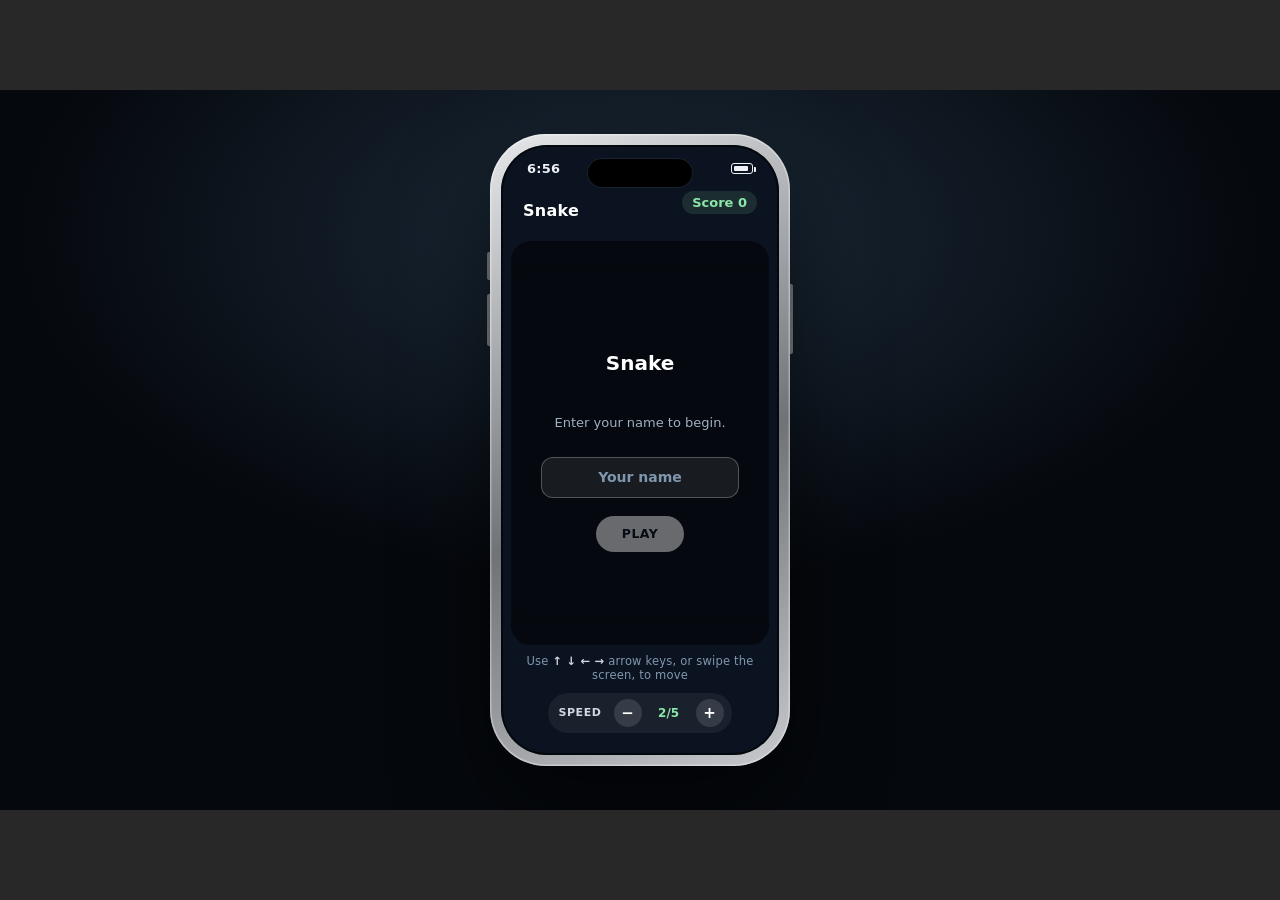
==== commit c74daed1: "Add files via upload" ====
--- a/story.html
+++ b/story.html
@@ -3,7 +3,7 @@
 <head>
   <meta charset="utf-8">
   <!-- Created using Storyline 360 x64 - http://www.articulate.com  -->
-  <!-- version: 3.125.37980.0 -->
+  <!-- version: 3.126.38052.0 -->
   <title>Snake Game</title>
   <meta http-equiv="x-ua-compatible" content="IE=edge"/>
   <meta name="viewport" content="width=device-width,initial-scale=1,user-scalable=no,shrink-to-fit=no,minimal-ui"/>
@@ -36,8 +36,8 @@
       publishSource: 'storyline',
       aid: 'auth0|5a617e597364ab0b600ccd03',
       cid: '026f6e0f-e403-4d25-ae22-a762dce93ef2',
-      playerVersion: '3.125.37980.0',
-      publishTimestamp: '2026-09-16T11:50:27.7362833Z',
+      playerVersion: '3.126.38052.0',
+      publishTimestamp: '2026-09-22T04:06:58.6222574Z',
       maxIosVideoElements: 10,
       connectionSettings: { message: 'You%20are%20offline.%20Trying%20to%20reconnect...', useDarkTheme: false, mode: 'disabled' },
       hasFeature: function(feature) {
--- a/html5/data/css/output.min.css
+++ b/html5/data/css/output.min.css
@@ -1,12 +1,12 @@
 @font-face {
-  font-family: 'LatoBold Charset1_ BoldF724D5BE';
-  src: url('[data-uri]');
+  font-family: 'LatoBold Charset1_ BoldE89EADD1';
+  src: url('[data-uri]');
   font-style: normal;
   font-weight: bold;
 }
 @font-face {
-  font-family: 'Lato Charset1_ 6U21EoJK1F6F4835';
-  src: url('[data-uri]');
+  font-family: 'Lato Charset1_ 5vvLwYexBEC364A2';
+  src: url('[data-uri]');
   font-style: normal;
   font-weight: normal;
 }
